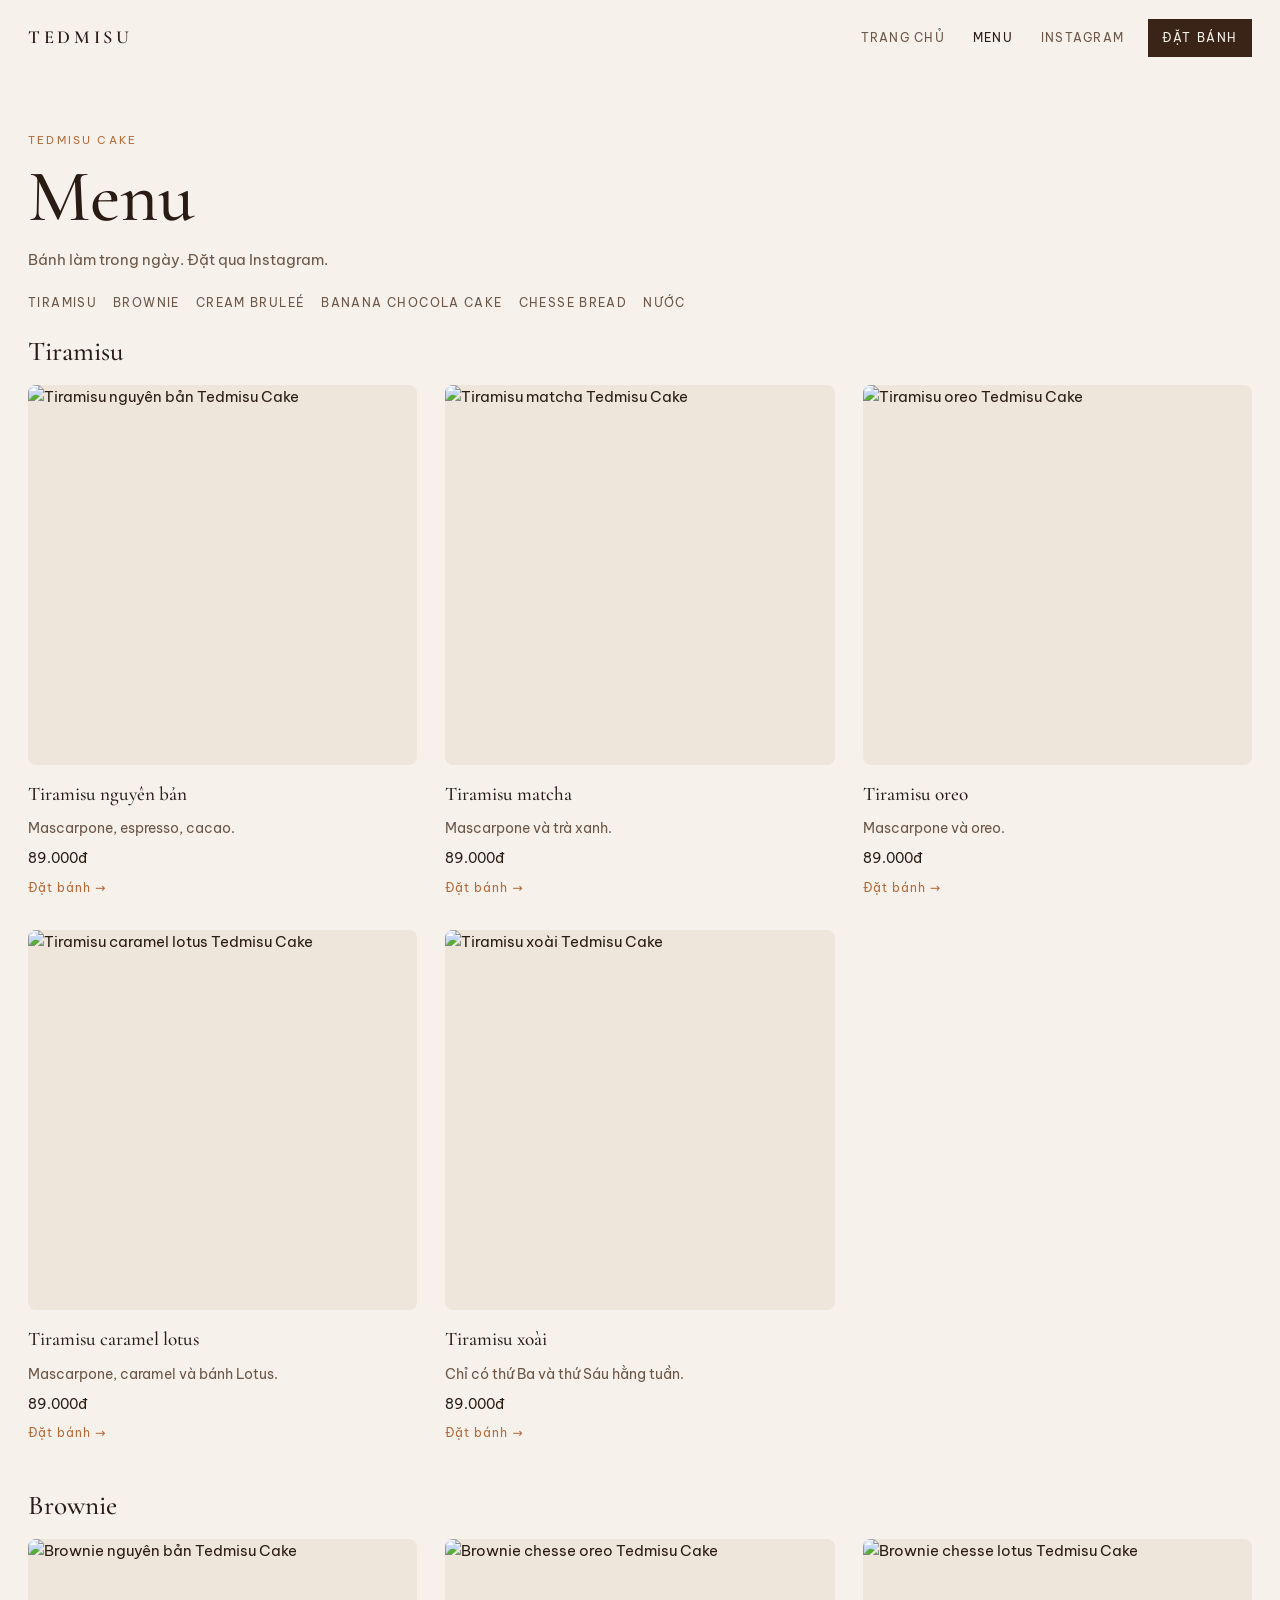
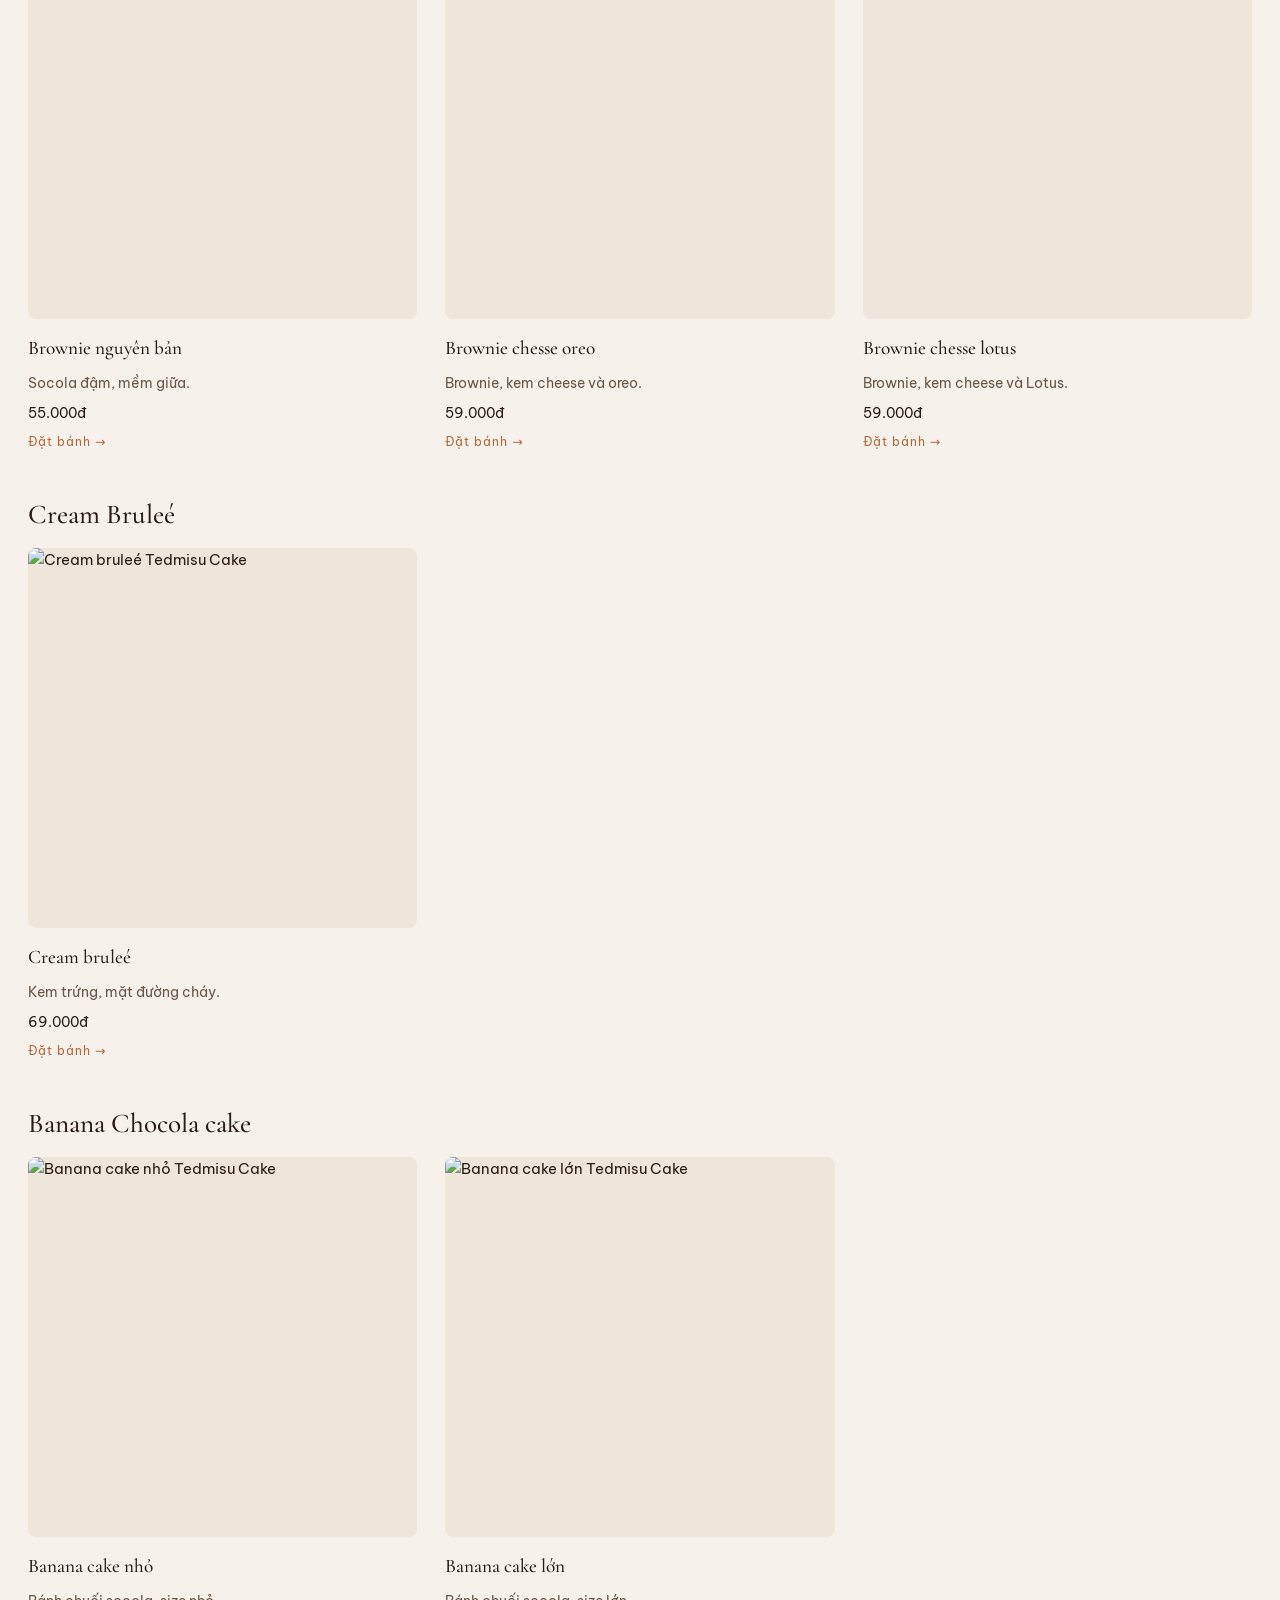
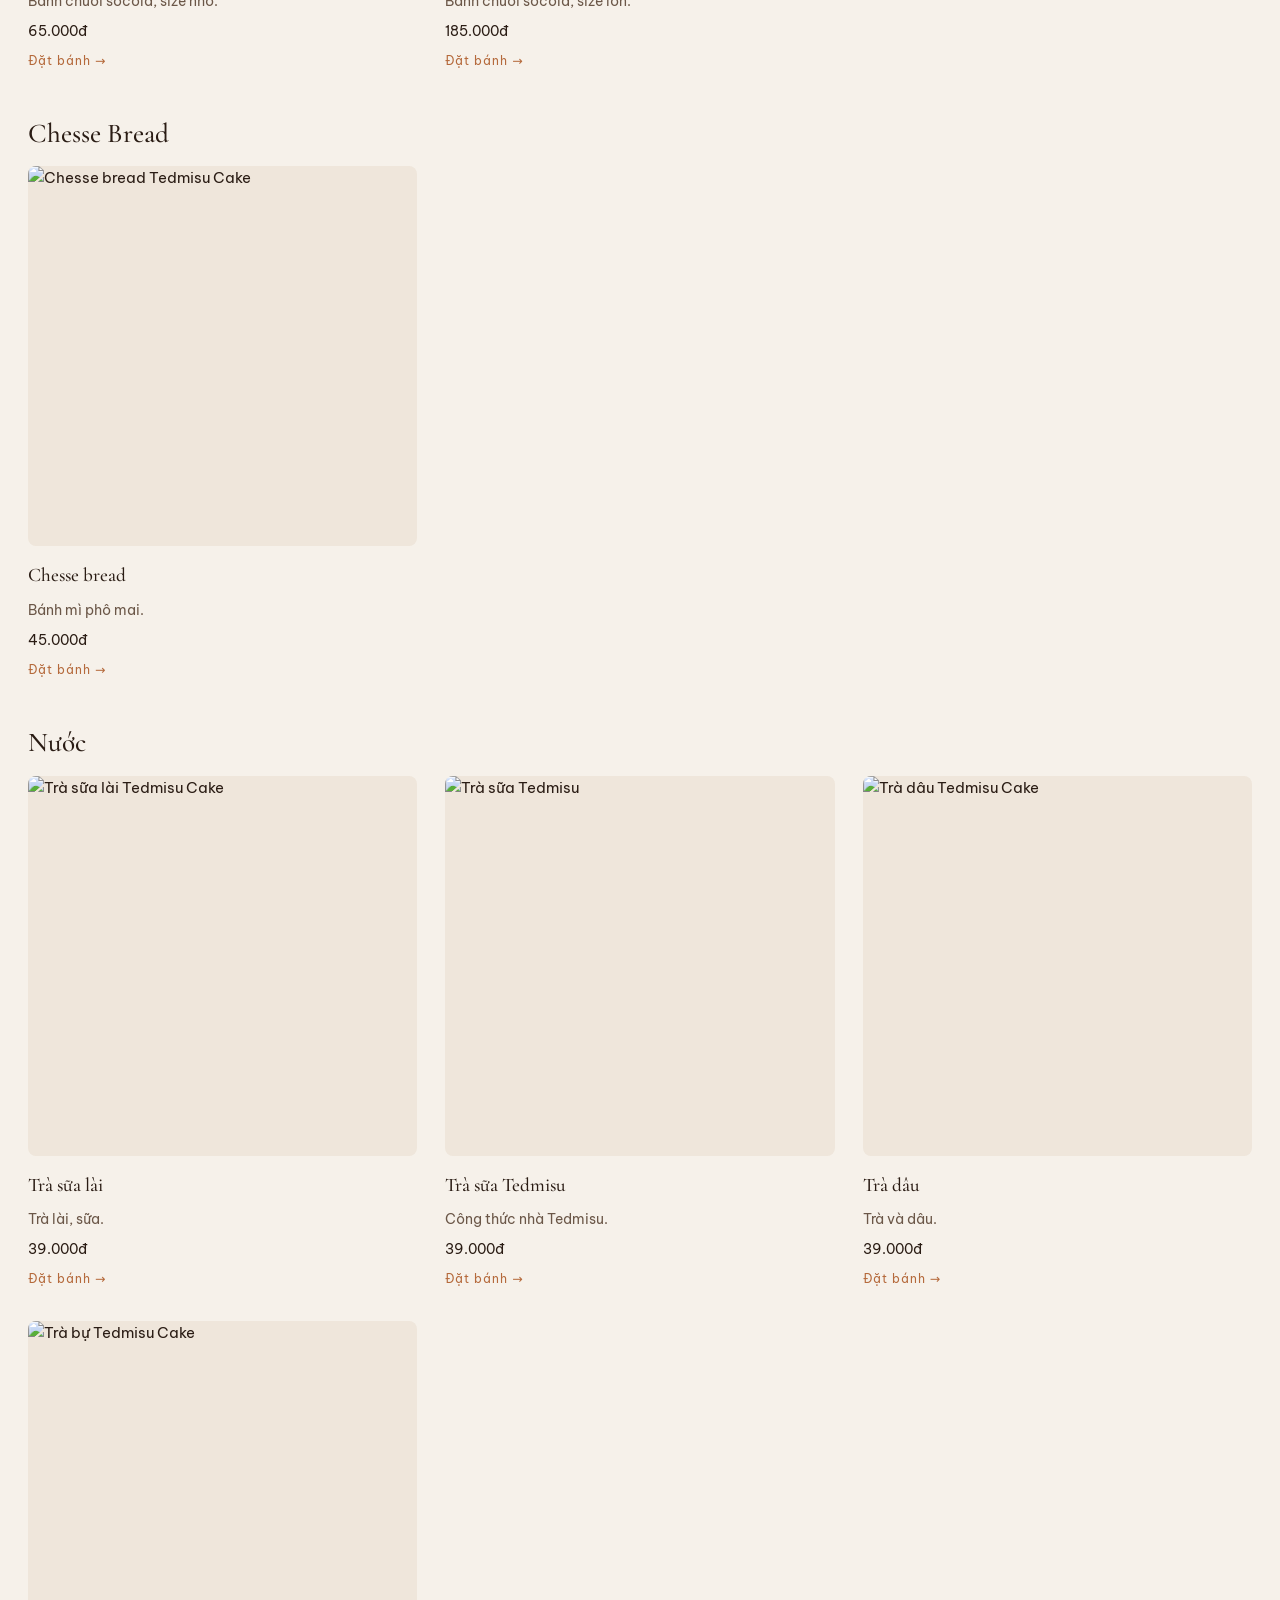
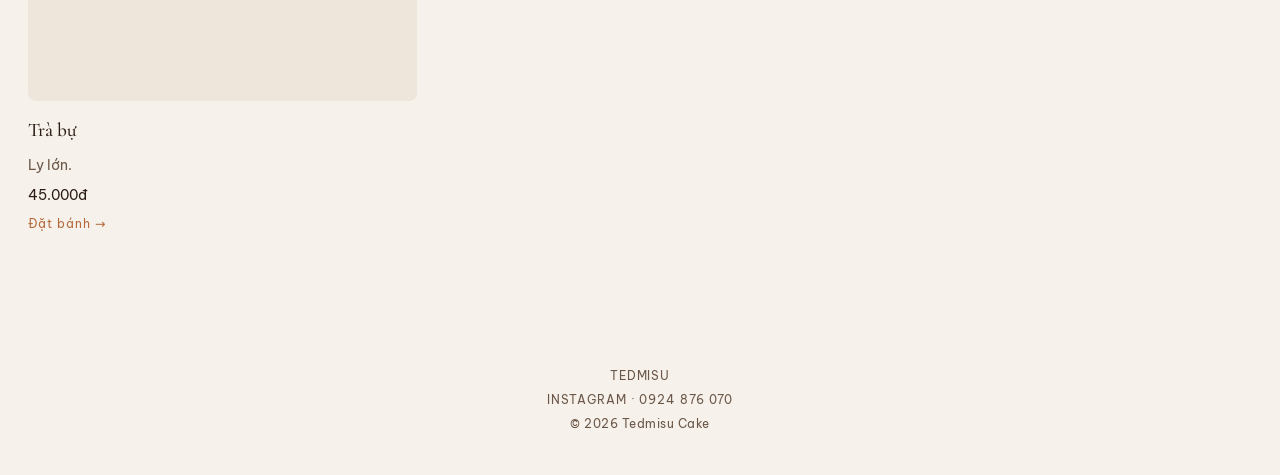
==== menu.html @ c1d6ca5d "update website" ====
<!DOCTYPE html>
<html lang="vi">
  <head>
    <meta charset="UTF-8" />
    <meta name="viewport" content="width=device-width, initial-scale=1, viewport-fit=cover" />
    <title>Menu — Tedmisu Cake</title>
    <meta name="description" content="Menu Tedmisu Cake: tiramisu, brownie, cream bruleé, banana cake, chesse bread và nước. Đặt qua Instagram." />
    <link rel="preconnect" href="https://fonts.googleapis.com" />
    <link rel="preconnect" href="https://fonts.gstatic.com" crossorigin />
    <link
      href="https://fonts.googleapis.com/css2?family=Be+Vietnam+Pro:wght@400;500;600&family=Cormorant+Garamond:ital,wght@0,500;0,600;0,700;1,500;1,600&display=swap"
      rel="stylesheet"
    />
    <link
      rel="icon"
      href="data:image/svg+xml,%3Csvg xmlns='http://www.w3.org/2000/svg' viewBox='0 0 64 64'%3E%3Crect width='64' height='64' fill='%232A1C14'/%3E%3Ctext x='32' y='42' text-anchor='middle' font-size='26' fill='%23F4EDE4'%3ET%3C/text%3E%3C/svg%3E"
    />
    <link rel="stylesheet" href="styles.css" />
  </head>
  <body>
    <a class="skip" href="#catalog">Tới danh sách bánh</a>

    <header class="header">
      <div class="wrap header-inner">
        <a class="logo" href="index.html">Tedmisu</a>
        <nav class="nav-desktop" aria-label="Chính">
          <a href="index.html">Trang chủ</a>
          <a href="menu.html" aria-current="page">Menu</a>
          <a href="https://instagram.com/tedmisu.cake" target="_blank" rel="noopener noreferrer">Instagram</a>
        </nav>
        <a class="btn header-cta" href="https://ig.me/m/tedmisu.cake" target="_blank" rel="noopener noreferrer">Đặt bánh</a>
        <button class="menu-toggle" type="button" aria-expanded="false" aria-controls="mobile-menu">Menu</button>
      </div>
    </header>

    <div class="drawer" id="mobile-menu" hidden>
      <button class="drawer-close" type="button">Đóng</button>
      <nav class="nav-mobile" aria-label="Điện thoại">
        <a href="index.html">Trang chủ</a>
        <a href="menu.html">Menu</a>
        <a href="https://instagram.com/tedmisu.cake" target="_blank" rel="noopener noreferrer">Instagram</a>
        <a class="drawer-cta" href="https://ig.me/m/tedmisu.cake" target="_blank" rel="noopener noreferrer">Đặt bánh</a>
      </nav>
    </div>

    <main>
      <section class="menu-hero">
        <div class="wrap">
          <p class="kicker">Tedmisu Cake</p>
          <h1>Menu</h1>
          <p class="lede">Bánh làm trong ngày. Đặt qua Instagram.</p>
          <nav class="menu-index" aria-label="Nhóm bánh"></nav>
        </div>
      </section>

      <section class="catalog" id="catalog">
        <div class="wrap" id="menu"></div>
      </section>
    </main>

    <footer class="footer">
      <div class="wrap">
        <p>Tedmisu</p>
        <p>
          <a href="https://instagram.com/tedmisu.cake" target="_blank" rel="noopener noreferrer">Instagram</a>
          ·
          <a href="tel:0924876070">0924 876 070</a>
        </p>
        <p class="copy">© <span data-year></span> Tedmisu Cake</p>
      </div>
    </footer>

    <script src="app.js"></script>
  </body>
</html>
---- styles.css ----
:root {
  --cream: #f6f1ea;
  --paper: #efe6db;
  --ink: #2a1c14;
  --muted: #6b5748;
  --cocoa: #3a2418;
  --caramel: #b56a3c;
  --serif: "Cormorant Garamond", "Times New Roman", serif;
  --sans: "Be Vietnam Pro", system-ui, sans-serif;
  --wrap: 1240px;
}

*,
*::before,
*::after {
  box-sizing: border-box;
}

html {
  scroll-behavior: smooth;
}

body {
  margin: 0;
  background: var(--cream);
  color: var(--ink);
  font-family: var(--sans);
  font-size: 15px;
  line-height: 1.6;
  overflow-x: hidden;
}

img {
  max-width: 100%;
  display: block;
}

a {
  color: inherit;
}

.skip {
  position: absolute;
  left: -999px;
}

.skip:focus {
  left: 16px;
  top: 16px;
  z-index: 40;
  background: #fff;
  padding: 8px 12px;
}

.wrap {
  width: min(100% - 40px, var(--wrap));
  margin-inline: auto;
}

.header {
  position: sticky;
  top: 0;
  z-index: 20;
  height: 76px;
  background: rgba(246, 241, 234, 0.95);
  backdrop-filter: blur(10px);
}

.header-inner {
  height: 100%;
  display: flex;
  align-items: center;
  gap: 16px;
}

.logo {
  font-family: var(--serif);
  font-size: 1.15rem;
  letter-spacing: 0.2em;
  text-transform: uppercase;
  text-decoration: none;
  font-weight: 600;
}

.nav-desktop {
  display: none;
  margin-left: auto;
  gap: 28px;
  font-size: 0.78rem;
  letter-spacing: 0.1em;
  text-transform: uppercase;
}

.nav-desktop a {
  text-decoration: none;
  color: var(--muted);
}

.nav-desktop a:hover,
.nav-desktop a[aria-current="page"] {
  color: var(--ink);
}

.header-cta {
  display: none;
}

@media (max-width: 1023px) {
  .nav-desktop,
  .header-cta {
    display: none !important;
  }
}

.menu-toggle,
.drawer-close {
  margin-left: auto;
  font: inherit;
  font-size: 0.75rem;
  letter-spacing: 0.14em;
  text-transform: uppercase;
  background: none;
  border: 0;
  color: var(--ink);
  min-height: 44px;
  cursor: pointer;
}

.drawer {
  position: fixed;
  inset: 0;
  z-index: 30;
  background: var(--cream);
  padding: 20px 24px;
  display: grid;
  align-content: start;
  gap: 28px;
}

.drawer[hidden] {
  display: none;
}

.drawer-close {
  margin-left: 0;
  justify-self: end;
}

.nav-mobile {
  display: grid;
  gap: 6px;
}

.nav-mobile a {
  font-family: var(--serif);
  font-size: clamp(2rem, 8vw, 2.8rem);
  text-decoration: none;
  line-height: 1.25;
}

.drawer-cta {
  margin-top: 16px;
  font-family: var(--sans) !important;
  font-size: 0.85rem !important;
  letter-spacing: 0.14em;
  text-transform: uppercase;
}

.hero {
  padding: 36px 0 56px;
}

.hero-grid {
  display: grid;
  gap: 28px;
  align-items: center;
}

.hero-copy h1 {
  font-family: var(--serif);
  font-weight: 500;
  font-size: clamp(3rem, 10vw, 5.2rem);
  line-height: 0.92;
  margin: 0 0 12px;
}

.kicker {
  margin: 0 0 8px;
  font-size: 0.68rem;
  letter-spacing: 0.2em;
  text-transform: uppercase;
  color: var(--caramel);
}

.tagline {
  margin: 0 0 12px;
  font-family: var(--serif);
  font-style: italic;
  font-size: 1.25rem;
  color: var(--muted);
}

.lede {
  margin: 0 0 22px;
  color: var(--muted);
  max-width: 36ch;
}

.hero-actions {
  display: flex;
  flex-wrap: wrap;
  gap: 10px;
}

.btn {
  display: inline-flex;
  align-items: center;
  justify-content: center;
  min-height: 42px;
  padding: 0 18px;
  text-decoration: none;
  background: var(--cocoa);
  color: var(--cream);
  font-size: 0.72rem;
  letter-spacing: 0.14em;
  text-transform: uppercase;
}

.btn-ghost {
  background: transparent;
  color: var(--cocoa);
  box-shadow: inset 0 0 0 1px var(--cocoa);
}

.hero-media {
  margin: 0;
}

.hero-media img {
  width: 100%;
  height: 360px;
  max-width: 560px;
  object-fit: cover;
  border-radius: 10px;
}

.featured,
.story,
.contact,
.catalog,
.menu-hero {
  padding: 56px 0;
}

.section-intro h2,
.story-copy h2,
.contact h2,
.group h3,
.menu-hero h1 {
  font-family: var(--serif);
  font-weight: 500;
  line-height: 1.1;
  margin: 0 0 10px;
}

.section-intro h2,
.story-copy h2 {
  font-size: clamp(2rem, 5vw, 2.8rem);
}

.grid {
  display: grid;
  gap: 28px 24px;
  grid-template-columns: 1fr;
}

.grid-featured {
  margin-top: 28px;
}

.card {
  display: flex;
  flex-direction: column;
  gap: 8px;
  min-width: 0;
}

.card-media {
  overflow: hidden;
  background: var(--paper);
  border-radius: 8px;
}

.card-media img {
  width: 100%;
  aspect-ratio: 1 / 1;
  max-height: 380px;
  height: auto;
  object-fit: cover;
}

@media (hover: hover) {
  .card-media img {
    transition: transform 0.45s ease;
  }

  .card:hover img {
    transform: scale(1.03);
  }
}

.card h4 {
  font-family: var(--serif);
  font-size: 1.2rem;
  font-weight: 500;
  margin: 6px 0 0;
}

.card .desc {
  margin: 0;
  color: var(--muted);
  font-size: 0.86rem;
}

.price {
  margin: 0;
  font-size: 0.88rem;
}

.text-link {
  font-size: 0.78rem;
  letter-spacing: 0.08em;
  text-decoration: none;
  color: var(--caramel);
}

.text-link:hover {
  color: var(--ink);
}

.more {
  margin: 28px 0 0;
}

.more a {
  text-decoration: none;
  letter-spacing: 0.06em;
}

.story-grid {
  display: grid;
  gap: 28px;
  align-items: center;
}

.story-media {
  margin: 0;
}

.story-media img {
  width: 100%;
  max-width: 480px;
  height: 420px;
  object-fit: cover;
  border-radius: 10px;
}

.story-copy p:last-child {
  margin: 0;
  max-width: 38ch;
  color: var(--muted);
}

.banner {
  padding: 0 0 56px;
}

.banner-inner {
  position: relative;
  overflow: hidden;
  border-radius: 10px;
}

.banner-inner img {
  width: 100%;
  height: 360px;
  object-fit: cover;
}

.banner-line {
  position: absolute;
  inset: 0;
  margin: 0;
  display: grid;
  place-items: center;
  font-family: var(--serif);
  font-style: italic;
  font-size: clamp(1.5rem, 4vw, 2.4rem);
  color: #f6f1ea;
  background: rgba(42, 28, 20, 0.28);
}

.contact-inner {
  text-align: center;
}

.contact h2 {
  font-size: clamp(2.4rem, 6vw, 3.6rem);
  letter-spacing: 0.14em;
  text-transform: uppercase;
  margin-bottom: 28px;
}

.contact dl {
  margin: 0 auto 28px;
  display: grid;
  gap: 18px;
  max-width: 380px;
}

.contact dt {
  font-size: 0.66rem;
  letter-spacing: 0.16em;
  text-transform: uppercase;
  color: var(--muted);
}

.contact dd {
  margin: 4px 0 0;
  font-family: var(--serif);
  font-size: 1.3rem;
}

.contact a {
  text-decoration: none;
}

.menu-hero {
  padding-bottom: 12px;
}

.menu-hero h1 {
  font-size: clamp(3rem, 8vw, 4.6rem);
}

.menu-index {
  display: flex;
  flex-wrap: wrap;
  gap: 8px 16px;
  margin-top: 20px;
}

.menu-index a {
  font-size: 0.72rem;
  letter-spacing: 0.12em;
  text-transform: uppercase;
  text-decoration: none;
  color: var(--muted);
}

.group {
  scroll-margin-top: 92px;
  margin-bottom: 48px;
}

.group h3 {
  font-size: 1.7rem;
  margin-bottom: 18px;
}

.catalog {
  padding-top: 12px;
}

.footer {
  padding: 24px 0 36px;
  text-align: center;
  font-size: 0.74rem;
  letter-spacing: 0.08em;
  text-transform: uppercase;
  color: var(--muted);
}

.footer p {
  margin: 5px 0;
}

.footer a {
  text-decoration: none;
}

.copy {
  letter-spacing: 0.04em;
  text-transform: none;
}

body.menu-open {
  overflow: hidden;
}

@media (min-width: 480px) {
  .grid {
    grid-template-columns: repeat(2, 1fr);
  }
}

@media (min-width: 768px) {
  .wrap {
    width: min(100% - 56px, var(--wrap));
  }

  .hero-grid {
    grid-template-columns: 0.45fr 0.55fr;
    gap: 40px;
  }

  .hero-media {
    justify-self: end;
  }

  .hero-media img {
    width: 520px;
    height: 540px;
  }

  .grid-featured {
    grid-template-columns: repeat(2, 1fr);
  }

  .grid-featured .card-media img {
    max-height: 320px;
  }

  .story-grid {
    grid-template-columns: 1fr 1fr;
    gap: 48px;
  }

  .banner-inner img {
    height: 380px;
  }
}

@media (min-width: 1024px) {
  .nav-desktop,
  .header-cta {
    display: flex;
  }

  .header-cta {
    margin-left: 8px;
    min-height: 38px;
    padding: 0 14px;
  }

  .menu-toggle {
    display: none;
  }

  .grid:not(.grid-featured) {
    grid-template-columns: repeat(3, 1fr);
    gap: 32px 28px;
  }

  .grid-featured {
    grid-template-columns: repeat(4, 1fr);
  }
}

@media (min-width: 1200px) {
  .hero-media img {
    width: 560px;
    height: 560px;
  }
}
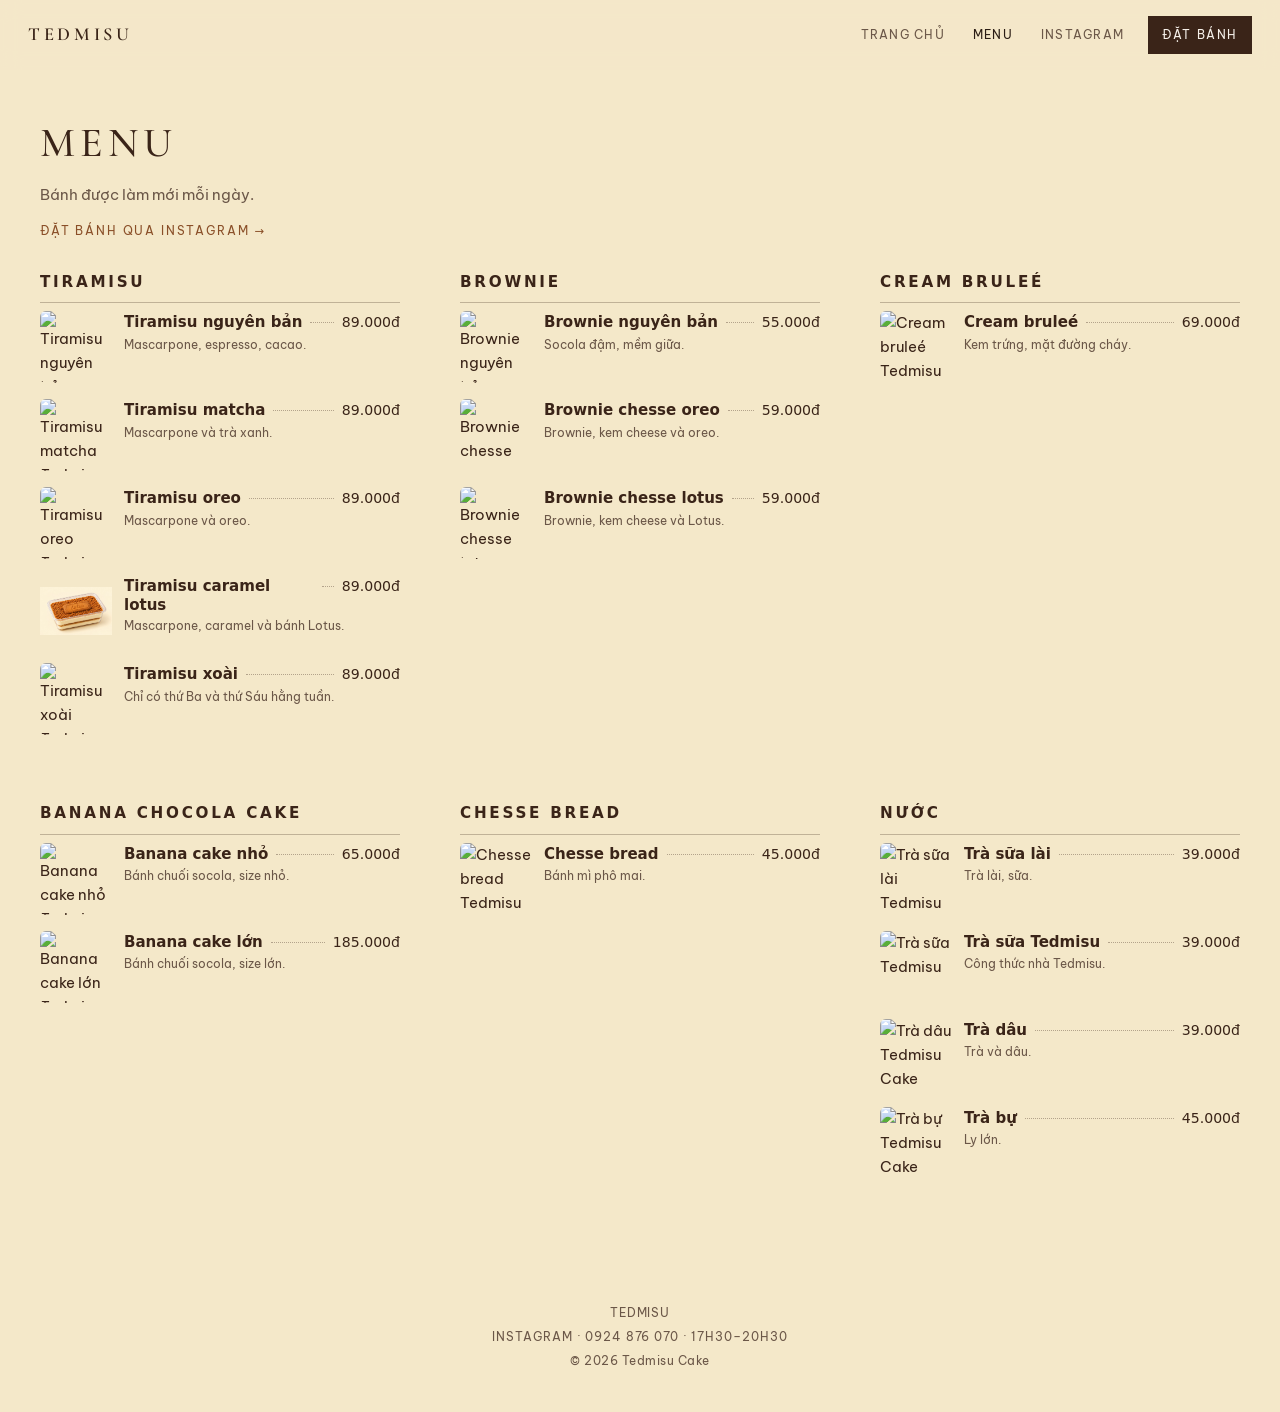
==== commit 795d2b23: "update website" ====
--- a/menu.html
+++ b/menu.html
@@ -17,8 +17,8 @@
     />
     <link rel="stylesheet" href="styles.css" />
   </head>
-  <body>
-    <a class="skip" href="#catalog">Tới danh sách bánh</a>
+  <body class="menu-page">
+    <a class="skip" href="#menu">Tới danh sách bánh</a>
 
     <header class="header">
       <div class="wrap header-inner">
@@ -43,19 +43,13 @@
       </nav>
     </div>
 
-    <main>
-      <section class="menu-hero">
-        <div class="wrap">
-          <p class="kicker">Tedmisu Cake</p>
-          <h1>Menu</h1>
-          <p class="lede">Bánh làm trong ngày. Đặt qua Instagram.</p>
-          <nav class="menu-index" aria-label="Nhóm bánh"></nav>
-        </div>
-      </section>
-
-      <section class="catalog" id="catalog">
-        <div class="wrap" id="menu"></div>
-      </section>
+    <main class="menu-sheet">
+      <header class="menu-intro">
+        <h1>Menu</h1>
+        <p>Bánh được làm mới mỗi ngày.</p>
+        <a class="menu-order-cta" href="https://ig.me/m/tedmisu.cake" target="_blank" rel="noopener noreferrer">Đặt bánh qua Instagram →</a>
+      </header>
+      <div class="menu-category-grid" id="menu"></div>
     </main>
 
     <footer class="footer">
@@ -65,6 +59,7 @@
           <a href="https://instagram.com/tedmisu.cake" target="_blank" rel="noopener noreferrer">Instagram</a>
           ·
           <a href="tel:0924876070">0924 876 070</a>
+          · 17h30–20h30
         </p>
         <p class="copy">© <span data-year></span> Tedmisu Cake</p>
       </div>
--- a/styles.css
+++ b/styles.css
@@ -573,3 +573,191 @@
     height: 560px;
   }
 }
+
+/* Printed bakery menu — scoped so homepage cards stay unchanged */
+.menu-page {
+  background: #f4e8c9;
+  color: #3a2418;
+}
+
+.menu-page .header {
+  height: 70px;
+  background: rgba(244, 232, 201, 0.96);
+}
+
+.menu-page .drawer {
+  background: #f4e8c9;
+}
+
+.menu-sheet {
+  width: min(100% - 32px, 1500px);
+  margin: 0 auto;
+  padding: 24px 0 72px;
+}
+
+.menu-intro {
+  margin-bottom: 28px;
+}
+
+.menu-intro h1 {
+  font-family: var(--serif);
+  font-weight: 500;
+  font-size: 2.4rem;
+  letter-spacing: 0.12em;
+  text-transform: uppercase;
+  margin: 0 0 6px;
+}
+
+.menu-intro p {
+  margin: 0 0 12px;
+  font-size: 0.92rem;
+  color: #6b5748;
+}
+
+.menu-order-cta {
+  font-size: 0.72rem;
+  letter-spacing: 0.16em;
+  text-transform: uppercase;
+  text-decoration: none;
+  color: #8a4f28;
+}
+
+.menu-category-grid {
+  display: grid;
+  grid-template-columns: 1fr;
+  gap: 36px 40px;
+}
+
+.menu-category {
+  min-width: 0;
+}
+
+.menu-category-title {
+  font-family: var(--sans);
+  font-size: 0.95rem;
+  font-weight: 600;
+  letter-spacing: 0.18em;
+  text-transform: uppercase;
+  margin: 0 0 8px;
+  padding-bottom: 8px;
+  border-bottom: 1px solid rgba(58, 36, 24, 0.28);
+}
+
+.menu-product {
+  display: grid;
+  grid-template-columns: 58px 1fr;
+  gap: 10px;
+  margin: 0 0 14px;
+  align-items: start;
+}
+
+.menu-product-image {
+  width: 58px;
+  height: 58px;
+  max-width: 58px;
+  object-fit: contain;
+  flex-shrink: 0;
+  border-radius: 6px;
+  background: transparent;
+}
+
+.menu-product-info {
+  min-width: 0;
+}
+
+.product-title-line {
+  display: flex;
+  align-items: baseline;
+  gap: 8px;
+  min-width: 0;
+}
+
+.product-name {
+  font-size: 0.84rem;
+  font-weight: 600;
+  line-height: 1.25;
+  flex: 0 1 auto;
+  min-width: 0;
+}
+
+.product-dots {
+  flex: 1;
+  min-width: 12px;
+  border-bottom: 1px dotted rgba(58, 36, 24, 0.35);
+  transform: translateY(-4px);
+}
+
+.product-price {
+  font-size: 0.8rem;
+  white-space: nowrap;
+  font-weight: 500;
+}
+
+.menu-product-desc {
+  margin: 3px 0 0;
+  font-size: 0.7rem;
+  line-height: 1.4;
+  color: #6b5748;
+  display: -webkit-box;
+  -webkit-line-clamp: 2;
+  -webkit-box-orient: vertical;
+  overflow: hidden;
+}
+
+@media (min-width: 768px) {
+  .menu-sheet {
+    width: min(100% - 48px, 1500px);
+    padding: 32px 0 80px;
+  }
+
+  .menu-category-grid {
+    grid-template-columns: repeat(2, 1fr);
+    gap: 44px 50px;
+  }
+
+  .menu-product {
+    grid-template-columns: 72px 1fr;
+    gap: 12px;
+    margin-bottom: 16px;
+  }
+
+  .menu-product-image {
+    width: 72px;
+    height: 72px;
+    max-width: 72px;
+  }
+
+  .product-name {
+    font-size: 0.94rem;
+  }
+
+  .product-price {
+    font-size: 0.88rem;
+  }
+
+  .menu-product-desc {
+    font-size: 0.75rem;
+  }
+}
+
+@media (min-width: 1200px) {
+  .menu-sheet {
+    width: min(100% - 80px, 1500px);
+    padding: 40px 0 80px;
+  }
+
+  .menu-category-grid {
+    grid-template-columns: repeat(3, 1fr);
+    gap: 50px 60px;
+  }
+
+  .menu-intro h1 {
+    font-size: 2.6rem;
+  }
+}
+
+@media (min-width: 1600px) {
+  .menu-category-grid {
+    grid-template-columns: repeat(3, 1fr);
+  }
+}
